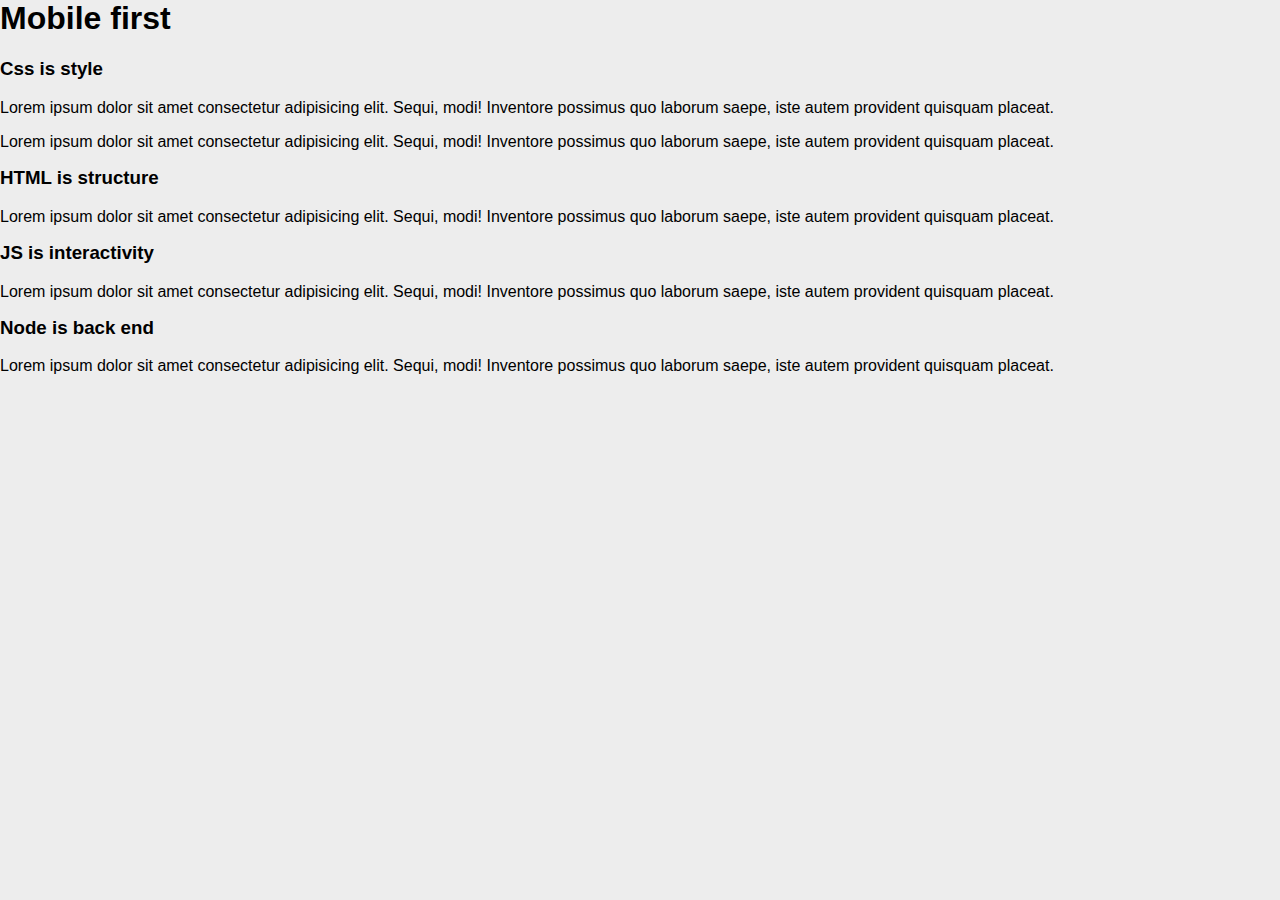
==== index.html @ 8e0088cf "init" ====
<!DOCTYPE html>
<html lang="en">

<head>
  <meta charset="UTF-8" />
  <meta http-equiv="X-UA-Compatible" content="IE=edge" />
  <meta name="viewport" content="width=device-width, initial-scale=1.0" />
  <title>HTML CSS project</title>
  <link rel="stylesheet" href="./style/style.css" />
</head>

<body>
  <div class="container">
    <h1>Mobile first</h1>

    <div class="posts">
      <article class="post post_1">
        <h3>Css is style</h3>
        <p>Lorem ipsum dolor sit amet consectetur adipisicing elit. Sequi, modi! Inventore possimus
          quo laborum saepe, iste autem provident quisquam placeat.</p>
        <p>Lorem ipsum dolor sit amet consectetur adipisicing elit. Sequi, modi! Inventore possimus
          quo laborum saepe, iste autem provident quisquam placeat.</p>
      </article>
      <article class="post post_2">
        <h3>HTML is structure</h3>
        <p>Lorem ipsum dolor sit amet consectetur adipisicing elit. Sequi, modi! Inventore possimus
          quo laborum saepe, iste autem provident quisquam placeat.</p>
      </article>
      <article class="post post_3">
        <h3>JS is interactivity</h3>
        <p>Lorem ipsum dolor sit amet consectetur adipisicing elit. Sequi, modi! Inventore possimus
          quo laborum saepe, iste autem provident quisquam placeat.</p>
      </article>
      <article class="post post_4">
        <h3>Node is back end</h3>
        <p>Lorem ipsum dolor sit amet consectetur adipisicing elit. Sequi, modi! Inventore possimus
          quo laborum saepe, iste autem provident quisquam placeat.</p>
      </article>
    </div>
  </div>
</body>

</html>
---- style/style.css ----
@import 'reset.css';
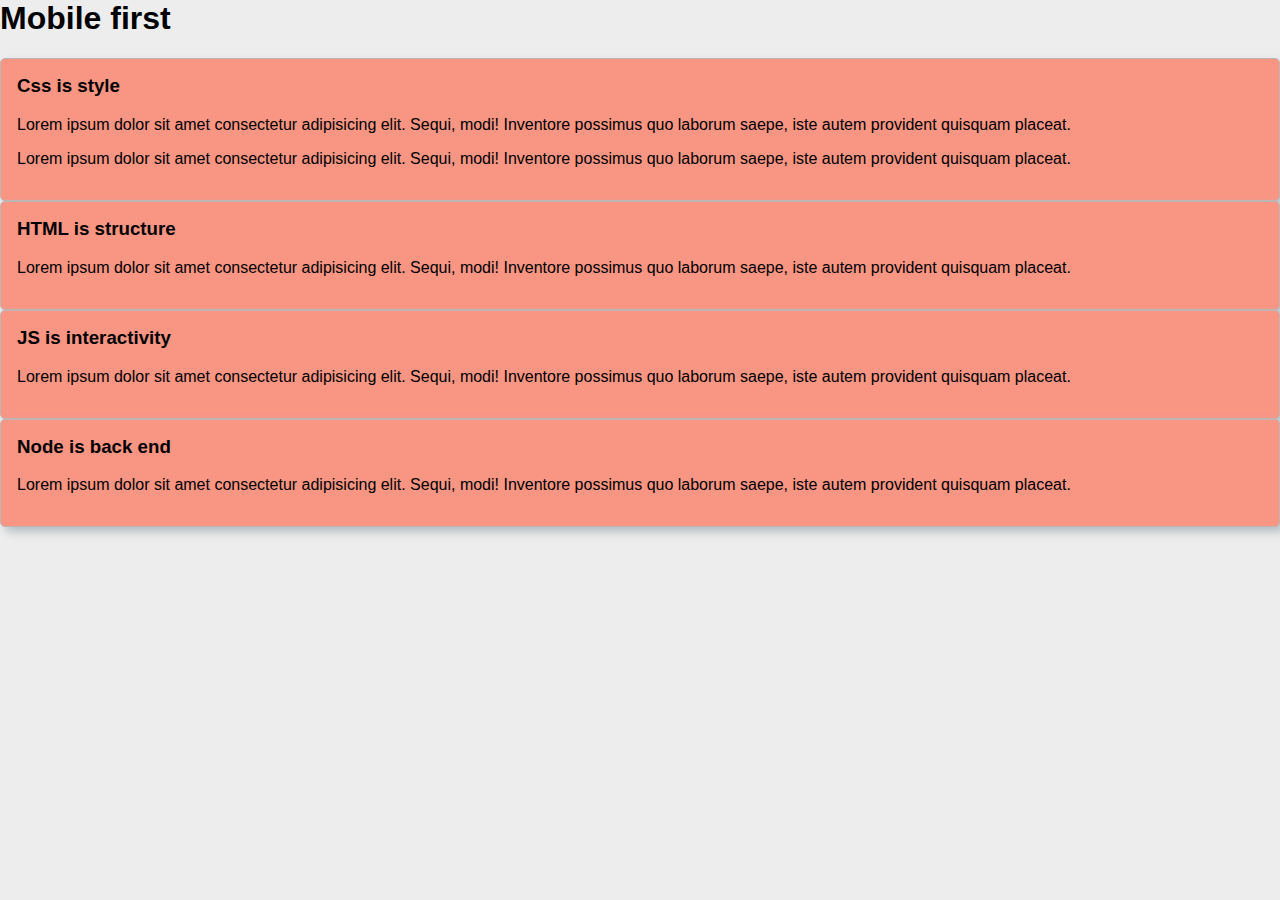
==== commit b46a6353: "tablet view" ====
--- a/index.html
+++ b/index.html
@@ -14,24 +14,24 @@
     <h1>Mobile first</h1>
 
     <div class="posts">
-      <article class="post post_1">
+      <article class="post card post_1">
         <h3>Css is style</h3>
         <p>Lorem ipsum dolor sit amet consectetur adipisicing elit. Sequi, modi! Inventore possimus
           quo laborum saepe, iste autem provident quisquam placeat.</p>
         <p>Lorem ipsum dolor sit amet consectetur adipisicing elit. Sequi, modi! Inventore possimus
           quo laborum saepe, iste autem provident quisquam placeat.</p>
       </article>
-      <article class="post post_2">
+      <article class="post card post_2">
         <h3>HTML is structure</h3>
         <p>Lorem ipsum dolor sit amet consectetur adipisicing elit. Sequi, modi! Inventore possimus
           quo laborum saepe, iste autem provident quisquam placeat.</p>
       </article>
-      <article class="post post_3">
+      <article class="post card post_3">
         <h3>JS is interactivity</h3>
         <p>Lorem ipsum dolor sit amet consectetur adipisicing elit. Sequi, modi! Inventore possimus
           quo laborum saepe, iste autem provident quisquam placeat.</p>
       </article>
-      <article class="post post_4">
+      <article class="post card post_4">
         <h3>Node is back end</h3>
         <p>Lorem ipsum dolor sit amet consectetur adipisicing elit. Sequi, modi! Inventore possimus
           quo laborum saepe, iste autem provident quisquam placeat.</p>
--- a/style/style.css
+++ b/style/style.css
@@ -1 +1,8 @@
 @import 'reset.css';
+
+@media screen and (min-width: 768px) {
+  /* tablet taisykles */
+  .card {
+    background-color: rgb(248, 149, 131);
+  }
+}
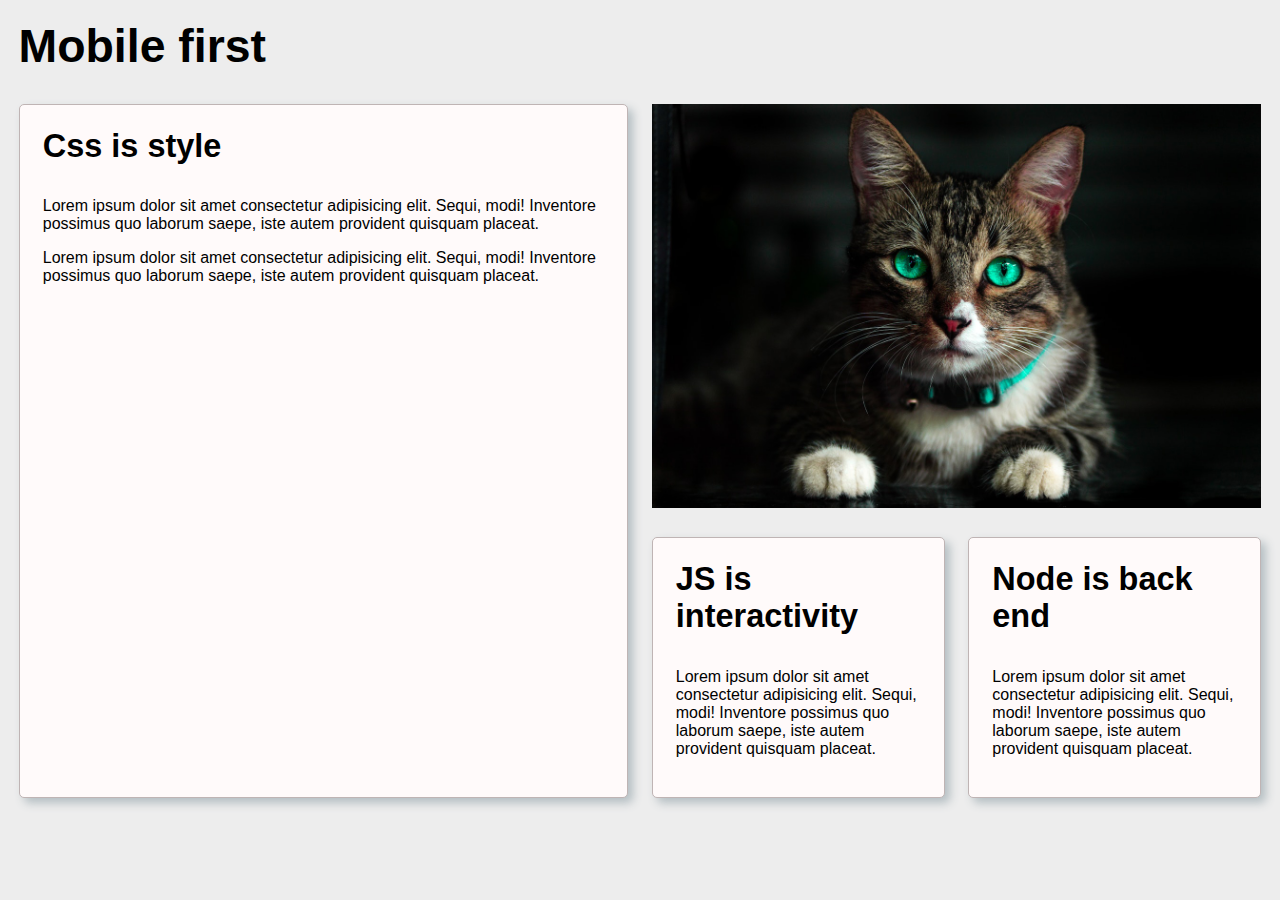
==== commit 4ff34573: "html start" ====
--- a/index.html
+++ b/index.html
@@ -21,10 +21,9 @@
         <p>Lorem ipsum dolor sit amet consectetur adipisicing elit. Sequi, modi! Inventore possimus
           quo laborum saepe, iste autem provident quisquam placeat.</p>
       </article>
-      <article class="post card post_2">
-        <h3>HTML is structure</h3>
-        <p>Lorem ipsum dolor sit amet consectetur adipisicing elit. Sequi, modi! Inventore possimus
-          quo laborum saepe, iste autem provident quisquam placeat.</p>
+      <article class="post post_2">
+        <img src="./img/cat.jpg" alt="cat with green eyes"
+          srcset="/img/cat-320.jpg 500w, /img/cat-640.jpg 769w, /img/cat-1280.jpg ">
       </article>
       <article class="post card post_3">
         <h3>JS is interactivity</h3>
--- a/style/style.css
+++ b/style/style.css
@@ -1,8 +1,61 @@
 @import 'reset.css';
+
+html {
+  font-size: 100%;
+}
+
+.post {
+  margin-bottom: 1rem;
+}
+
+.post p {
+  font-size: 16px;
+}
+
+.post h3 {
+  font-size: 1.4rem;
+}
 
 @media screen and (min-width: 768px) {
   /* tablet taisykles */
-  .card {
-    background-color: rgb(248, 149, 131);
+  html {
+    font-size: 120%;
+  }
+  .post {
+    margin-bottom: 0;
+  }
+
+  .post_1 {
+    grid-area: one;
+  }
+  .post_2 {
+    grid-area: two;
+  }
+  .post_3 {
+    grid-area: three;
+  }
+  .post_4 {
+    grid-area: four;
+  }
+
+  .posts {
+    display: grid;
+    gap: 1rem;
+    grid-template-columns: repeat(4, 1fr);
+    grid-template-areas:
+      'one one one one'
+      'two two three four';
   }
 }
+
+@media screen and (min-width: 1200px) {
+  /* PC screen */
+  html {
+    font-size: 145%;
+  }
+  .posts {
+    grid-template-areas:
+      'one one two two'
+      'one one three four';
+  }
+}
